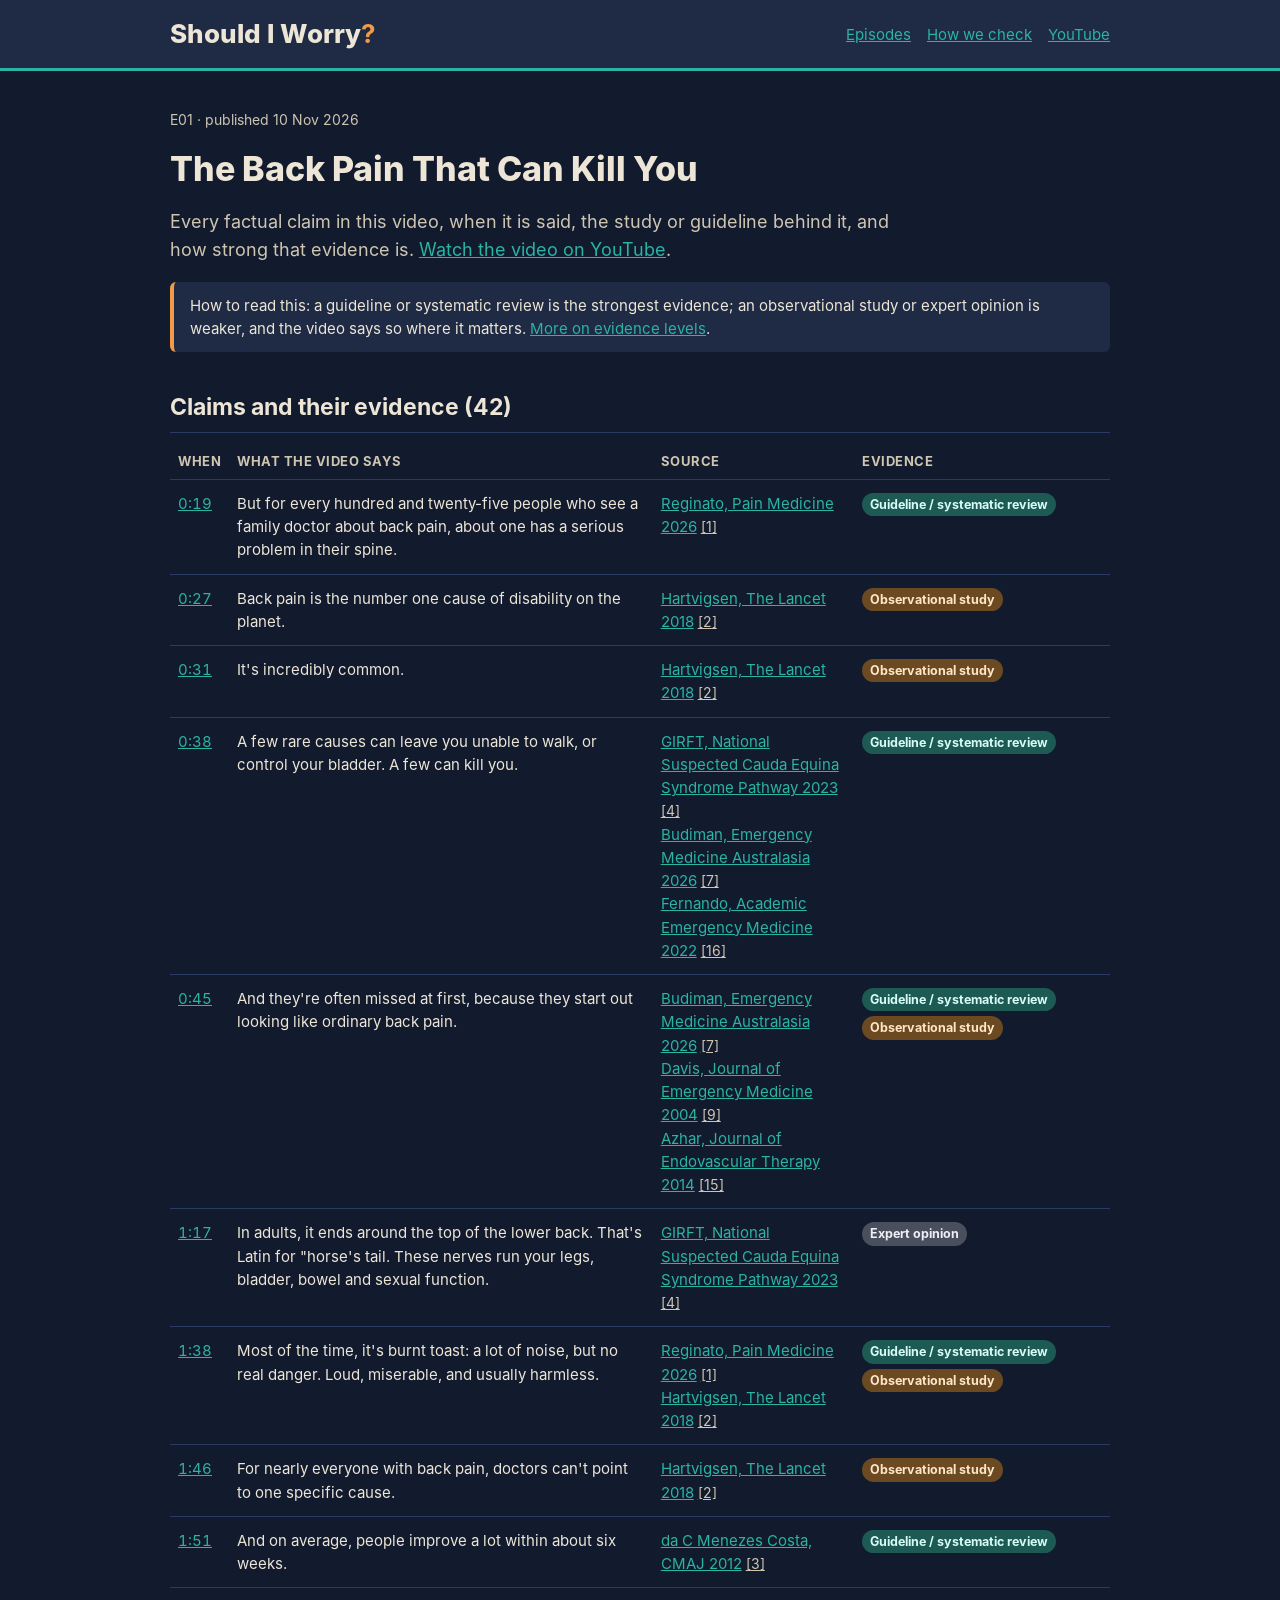
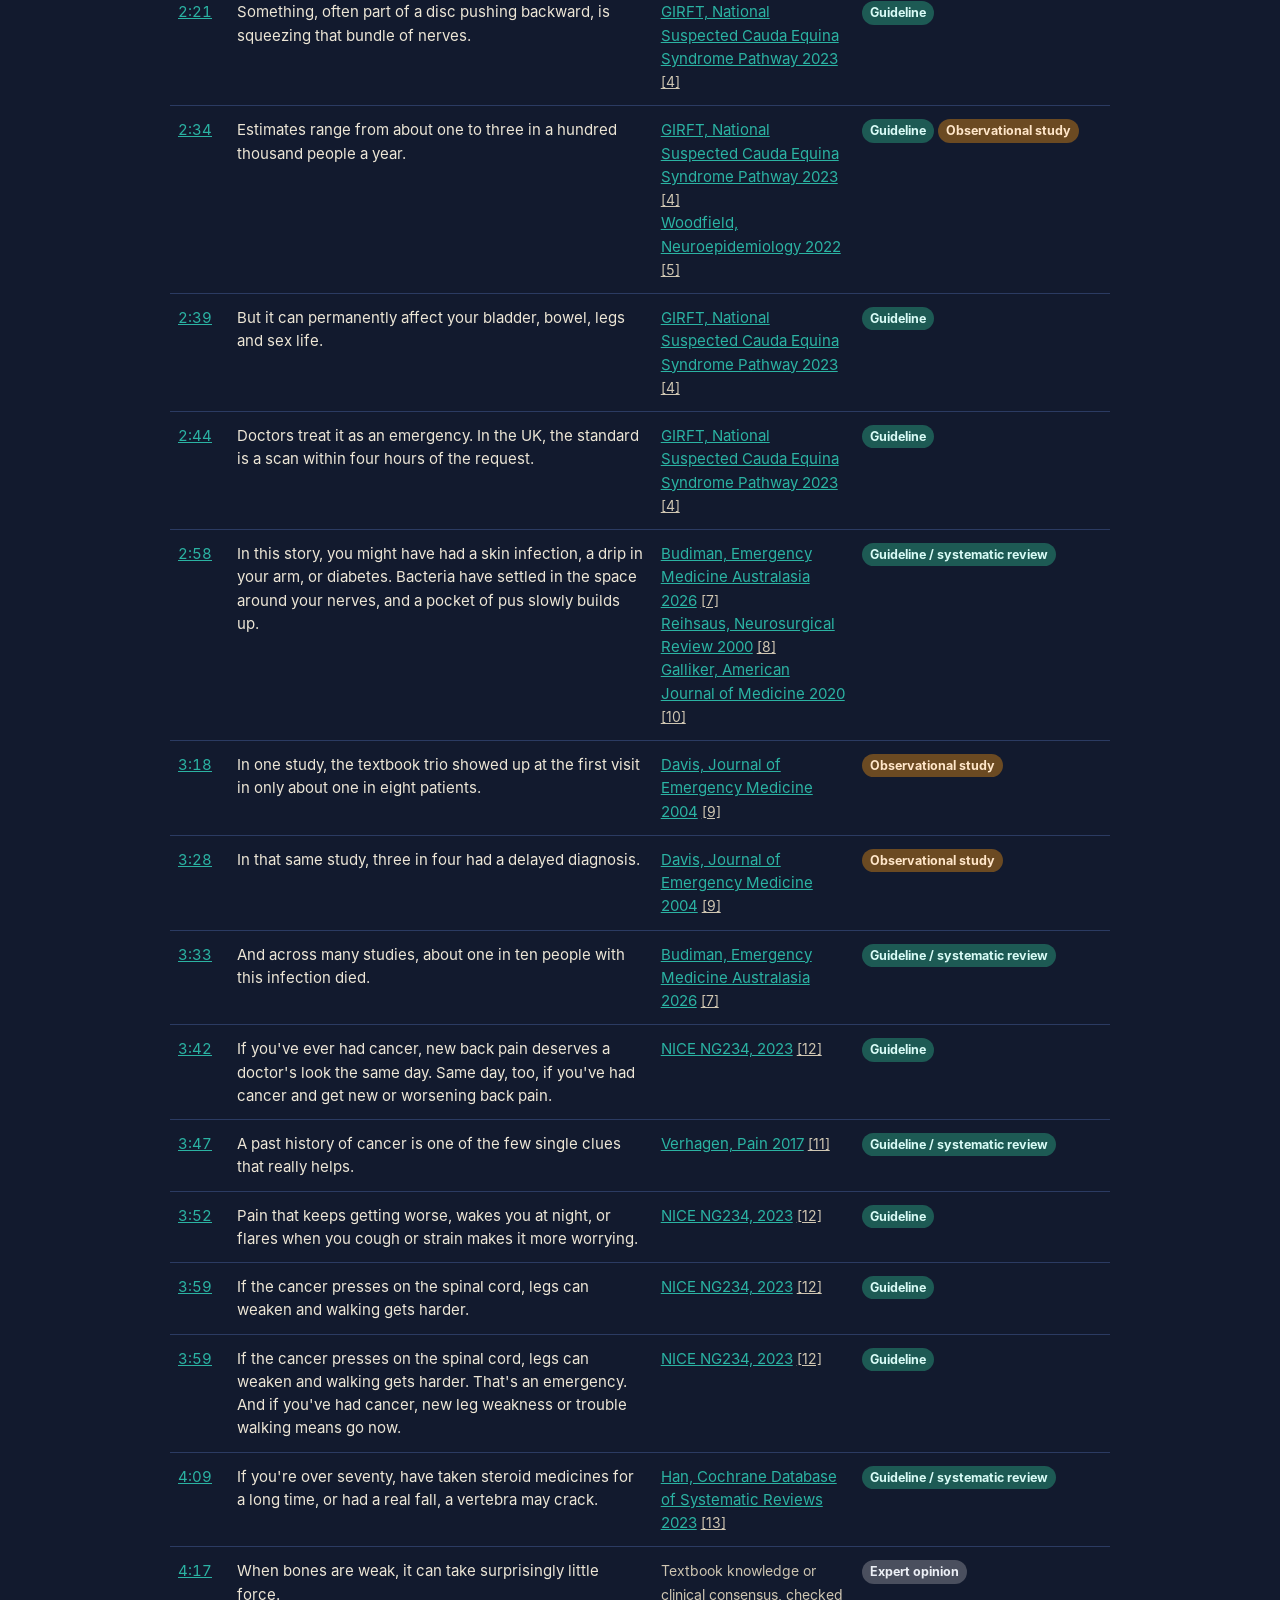
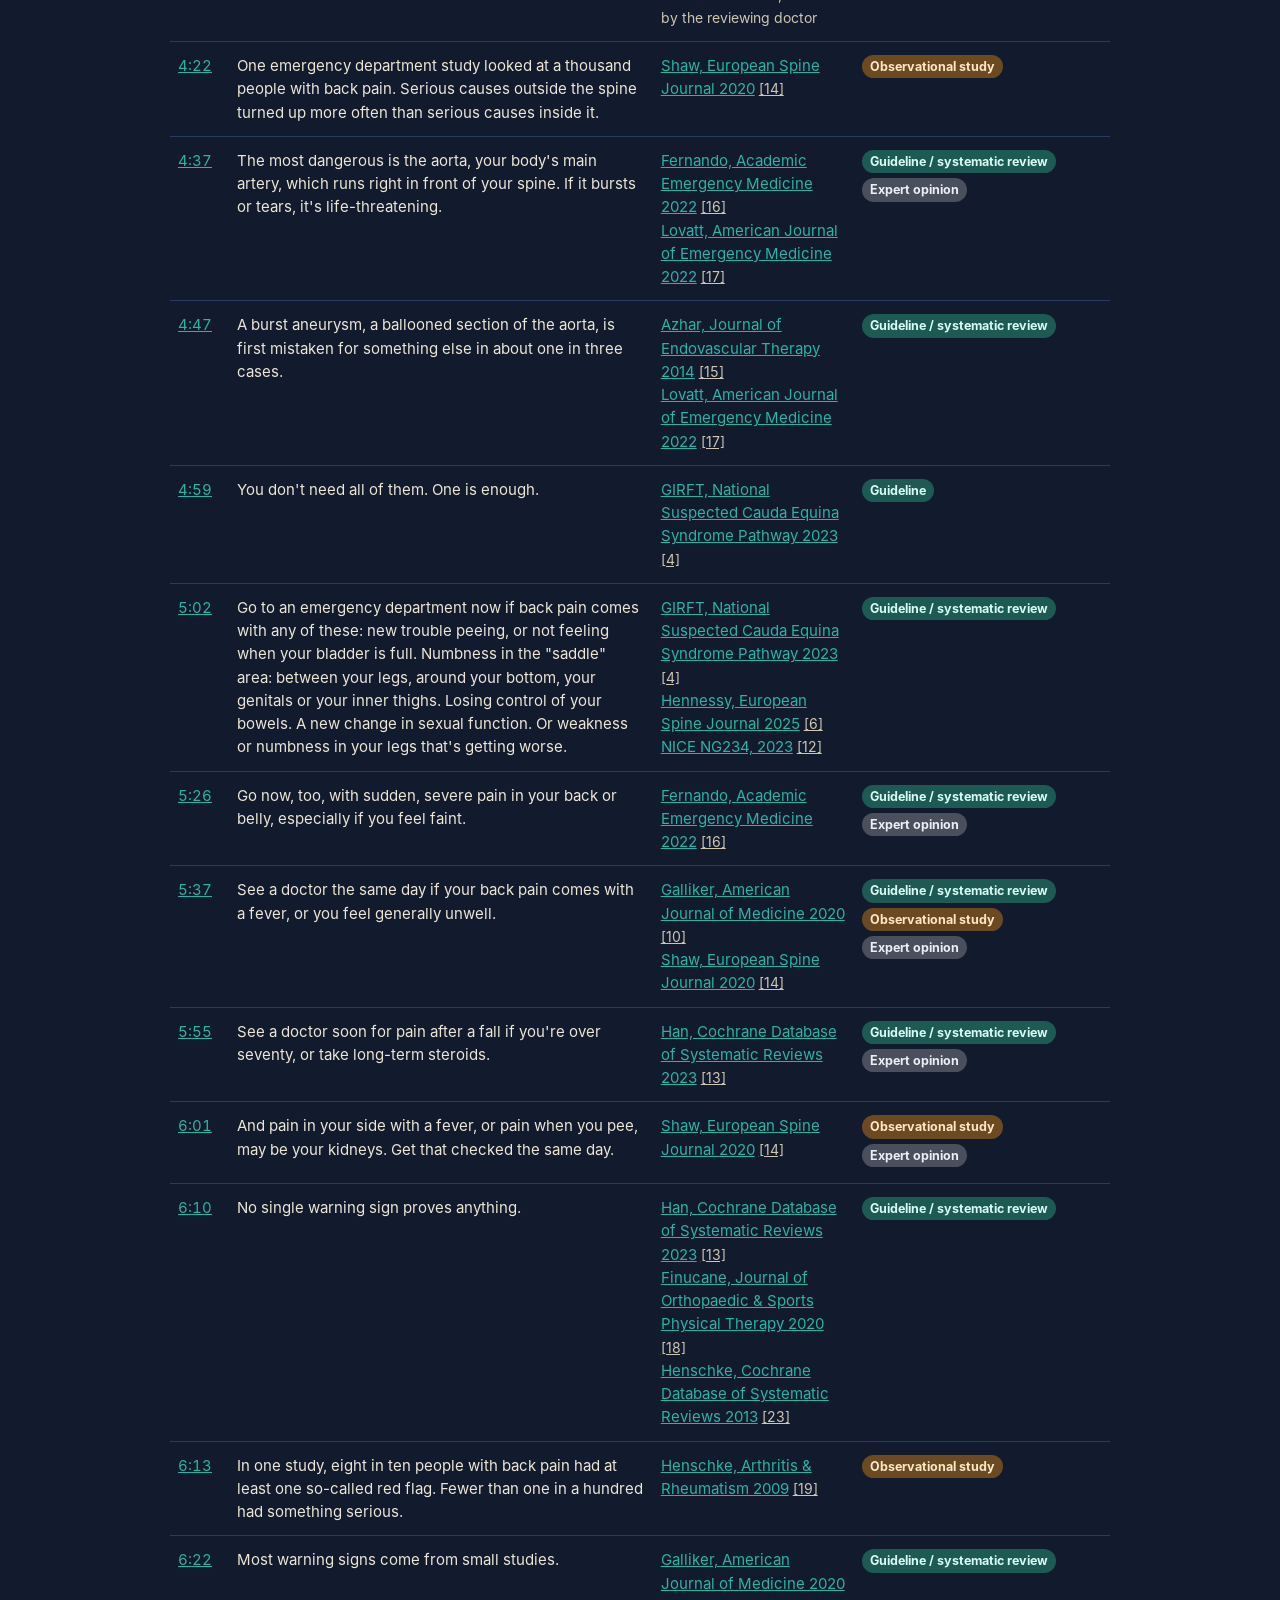
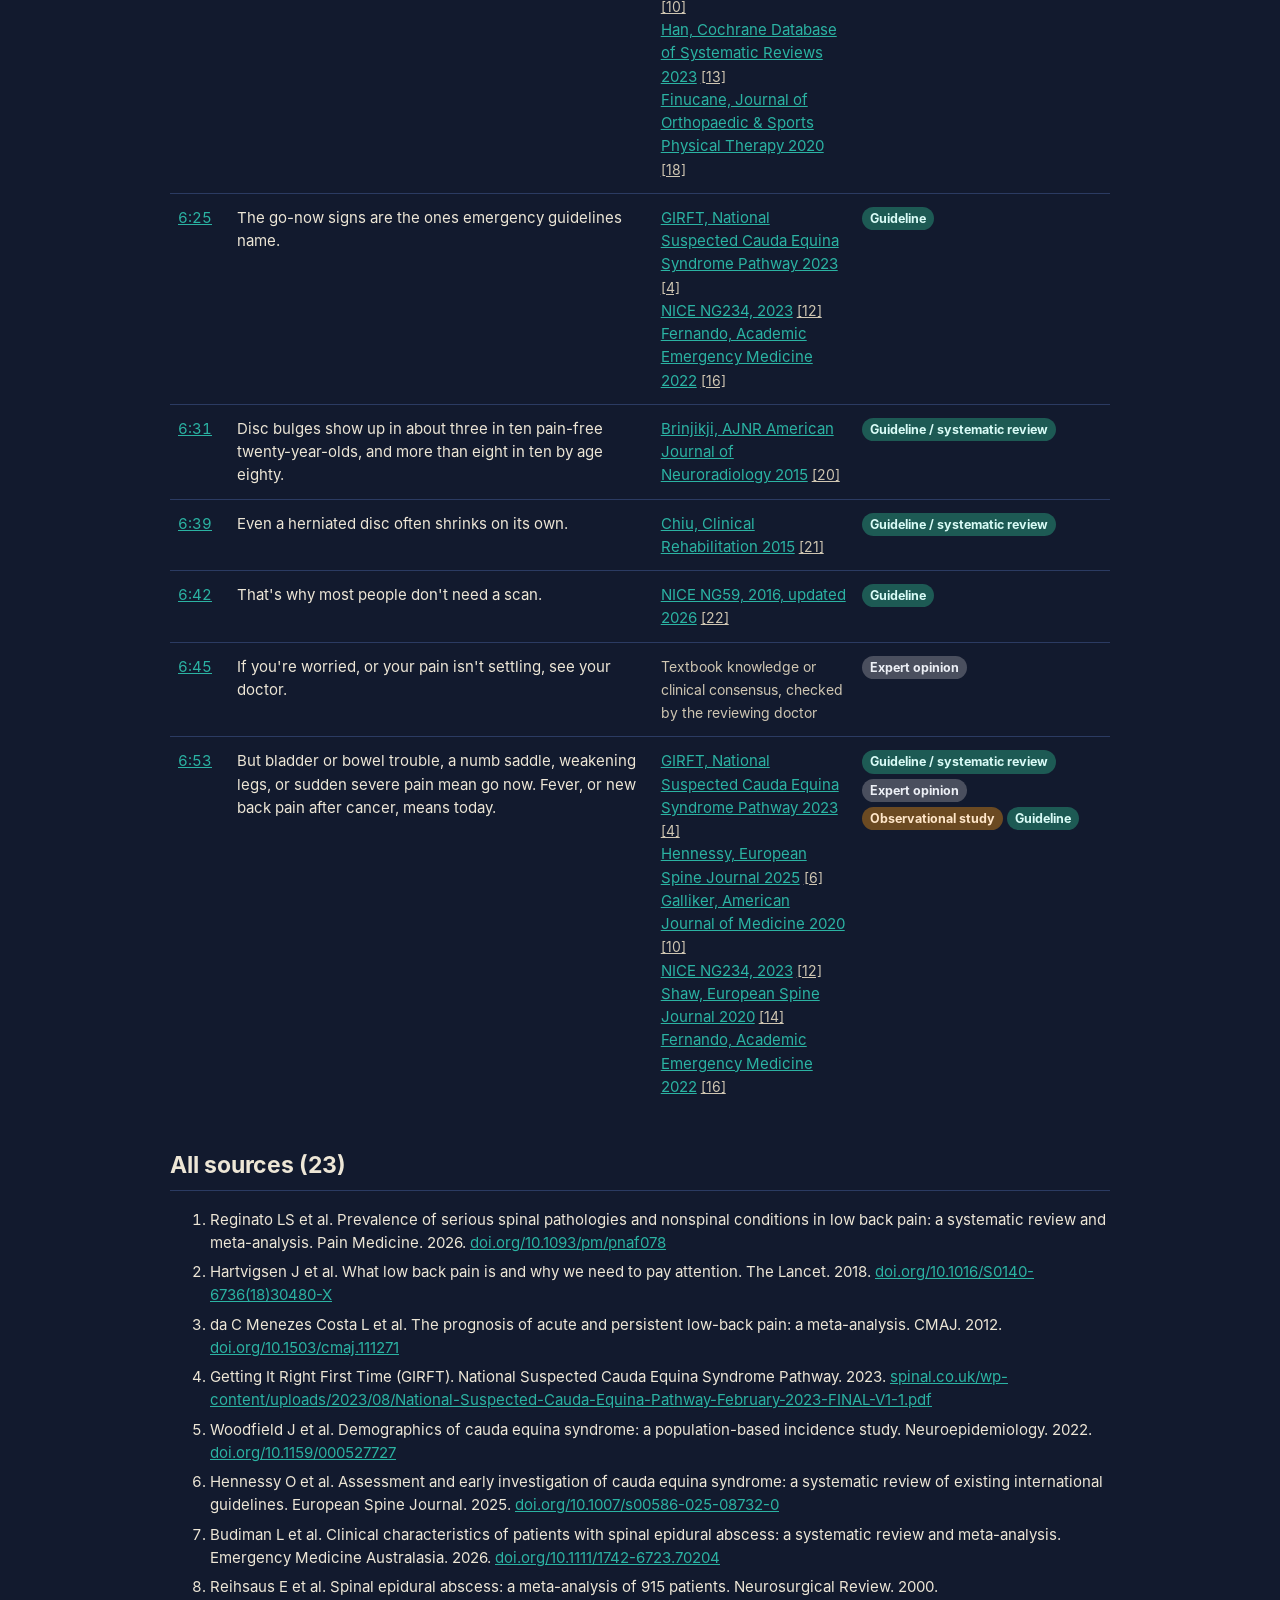
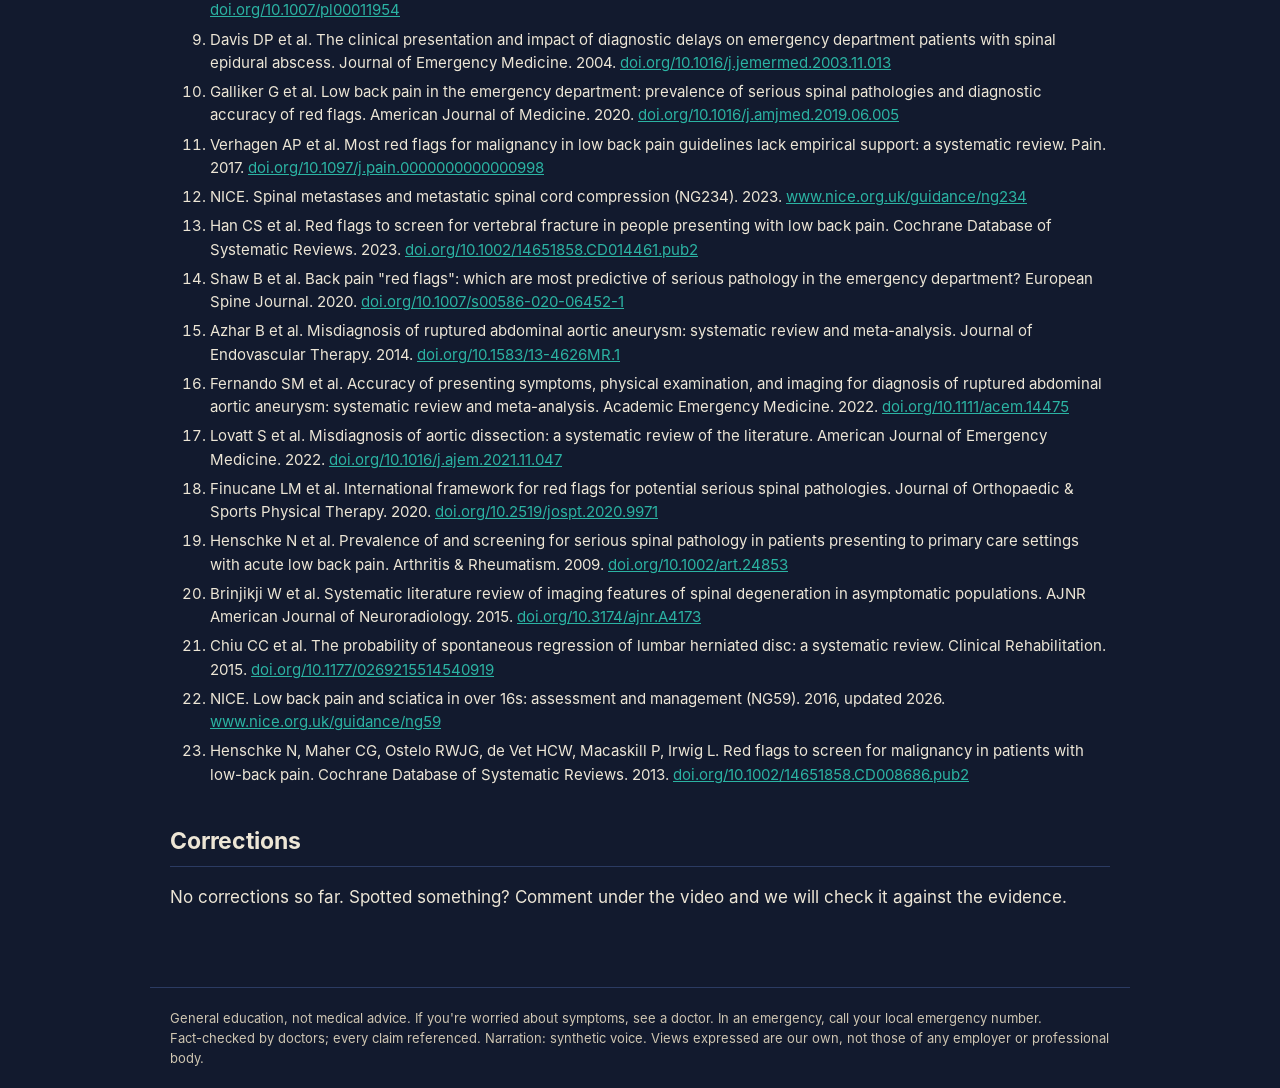
==== e01/index.html @ 64d04931 "E01 sources page (video ZwFc8egID_M, published 10 Nov 2026) Co-Authored-By: Claude Opus 5.5 <noreply" ====
<!doctype html><html lang="en"><head><meta charset="utf-8"><meta name="viewport" content="width=device-width,initial-scale=1">
<title>The Back Pain That Can Kill You — sources | Should I Worry?</title><meta name="description" content="Every claim in &quot;The Back Pain That Can Kill You&quot; with its source and evidence level."><link rel="stylesheet" href="../style.css"><link rel="icon" href="../favicon.png"></head><body>
<header class="top"><div><a class="wm" href="../">Should I Worry<b>?</b></a><nav><a href="../">Episodes</a><a href="../#evidence">How we check</a><a href="https://www.youtube.com/@ShouldIWorry">YouTube</a></nav></div></header>
<main><p class="muted">E01 · published 10 Nov 2026</p><h1>The Back Pain That Can Kill You</h1>
<p class="lead">Every factual claim in this video, when it is said, the study or guideline behind it, and how strong that evidence is. <a href="https://www.youtube.com/watch?v=ZwFc8egID_M">Watch the video on YouTube</a>.</p>
<div class="note">How to read this: a guideline or systematic review is the strongest evidence; an observational study or expert opinion is weaker, and the video says so where it matters. <a href="../#evidence">More on evidence levels</a>.</div>
<h2>Claims and their evidence (42)</h2><table><thead><tr><th scope="col">When</th><th scope="col">What the video says</th><th scope="col">Source</th><th scope="col">Evidence</th></tr></thead><tbody><tr><td class="t"><a href="https://www.youtube.com/watch?v=ZwFc8egID_M&t=19s">0:19</a></td><td class="c">But for every hundred and twenty-five people who see a family doctor about back pain, about one has a serious problem in their spine.</td><td class="s"><a href="https://doi.org/10.1093/pm/pnaf078">Reginato, Pain Medicine 2026</a> <a class="muted" href="#s1">[1]</a></td><td class="e"><span class="lv lv-top">Guideline / systematic review</span></td></tr><tr><td class="t"><a href="https://www.youtube.com/watch?v=ZwFc8egID_M&t=27s">0:27</a></td><td class="c">Back pain is the number one cause of disability on the planet.</td><td class="s"><a href="https://doi.org/10.1016/S0140-6736(18)30480-X">Hartvigsen, The Lancet 2018</a> <a class="muted" href="#s2">[2]</a></td><td class="e"><span class="lv lv-obs">Observational study</span></td></tr><tr><td class="t"><a href="https://www.youtube.com/watch?v=ZwFc8egID_M&t=31s">0:31</a></td><td class="c">It&#x27;s incredibly common.</td><td class="s"><a href="https://doi.org/10.1016/S0140-6736(18)30480-X">Hartvigsen, The Lancet 2018</a> <a class="muted" href="#s2">[2]</a></td><td class="e"><span class="lv lv-obs">Observational study</span></td></tr><tr><td class="t"><a href="https://www.youtube.com/watch?v=ZwFc8egID_M&t=38s">0:38</a></td><td class="c">A few rare causes can leave you unable to walk, or control your bladder. A few can kill you.</td><td class="s"><a href="https://spinal.co.uk/wp-content/uploads/2023/08/National-Suspected-Cauda-Equina-Pathway-February-2023-FINAL-V1-1.pdf">GIRFT, National Suspected Cauda Equina Syndrome Pathway 2023</a> <a class="muted" href="#s4">[4]</a><br><a href="https://doi.org/10.1111/1742-6723.70204">Budiman, Emergency Medicine Australasia 2026</a> <a class="muted" href="#s7">[7]</a><br><a href="https://doi.org/10.1111/acem.14475">Fernando, Academic Emergency Medicine 2022</a> <a class="muted" href="#s16">[16]</a></td><td class="e"><span class="lv lv-top">Guideline / systematic review</span></td></tr><tr><td class="t"><a href="https://www.youtube.com/watch?v=ZwFc8egID_M&t=45s">0:45</a></td><td class="c">And they&#x27;re often missed at first, because they start out looking like ordinary back pain.</td><td class="s"><a href="https://doi.org/10.1111/1742-6723.70204">Budiman, Emergency Medicine Australasia 2026</a> <a class="muted" href="#s7">[7]</a><br><a href="https://doi.org/10.1016/j.jemermed.2003.11.013">Davis, Journal of Emergency Medicine 2004</a> <a class="muted" href="#s9">[9]</a><br><a href="https://doi.org/10.1583/13-4626MR.1">Azhar, Journal of Endovascular Therapy 2014</a> <a class="muted" href="#s15">[15]</a></td><td class="e"><span class="lv lv-top">Guideline / systematic review</span><span class="lv lv-obs">Observational study</span></td></tr><tr><td class="t"><a href="https://www.youtube.com/watch?v=ZwFc8egID_M&t=77s">1:17</a></td><td class="c">In adults, it ends around the top of the lower back. That&#x27;s Latin for &quot;horse&#x27;s tail. These nerves run your legs, bladder, bowel and sexual function.</td><td class="s"><a href="https://spinal.co.uk/wp-content/uploads/2023/08/National-Suspected-Cauda-Equina-Pathway-February-2023-FINAL-V1-1.pdf">GIRFT, National Suspected Cauda Equina Syndrome Pathway 2023</a> <a class="muted" href="#s4">[4]</a></td><td class="e"><span class="lv lv-exp">Expert opinion</span></td></tr><tr><td class="t"><a href="https://www.youtube.com/watch?v=ZwFc8egID_M&t=98s">1:38</a></td><td class="c">Most of the time, it&#x27;s burnt toast: a lot of noise, but no real danger. Loud, miserable, and usually harmless.</td><td class="s"><a href="https://doi.org/10.1093/pm/pnaf078">Reginato, Pain Medicine 2026</a> <a class="muted" href="#s1">[1]</a><br><a href="https://doi.org/10.1016/S0140-6736(18)30480-X">Hartvigsen, The Lancet 2018</a> <a class="muted" href="#s2">[2]</a></td><td class="e"><span class="lv lv-top">Guideline / systematic review</span><span class="lv lv-obs">Observational study</span></td></tr><tr><td class="t"><a href="https://www.youtube.com/watch?v=ZwFc8egID_M&t=106s">1:46</a></td><td class="c">For nearly everyone with back pain, doctors can&#x27;t point to one specific cause.</td><td class="s"><a href="https://doi.org/10.1016/S0140-6736(18)30480-X">Hartvigsen, The Lancet 2018</a> <a class="muted" href="#s2">[2]</a></td><td class="e"><span class="lv lv-obs">Observational study</span></td></tr><tr><td class="t"><a href="https://www.youtube.com/watch?v=ZwFc8egID_M&t=111s">1:51</a></td><td class="c">And on average, people improve a lot within about six weeks.</td><td class="s"><a href="https://doi.org/10.1503/cmaj.111271">da C Menezes Costa, CMAJ 2012</a> <a class="muted" href="#s3">[3]</a></td><td class="e"><span class="lv lv-top">Guideline / systematic review</span></td></tr><tr><td class="t"><a href="https://www.youtube.com/watch?v=ZwFc8egID_M&t=141s">2:21</a></td><td class="c">Something, often part of a disc pushing backward, is squeezing that bundle of nerves.</td><td class="s"><a href="https://spinal.co.uk/wp-content/uploads/2023/08/National-Suspected-Cauda-Equina-Pathway-February-2023-FINAL-V1-1.pdf">GIRFT, National Suspected Cauda Equina Syndrome Pathway 2023</a> <a class="muted" href="#s4">[4]</a></td><td class="e"><span class="lv lv-top">Guideline</span></td></tr><tr><td class="t"><a href="https://www.youtube.com/watch?v=ZwFc8egID_M&t=154s">2:34</a></td><td class="c">Estimates range from about one to three in a hundred thousand people a year.</td><td class="s"><a href="https://spinal.co.uk/wp-content/uploads/2023/08/National-Suspected-Cauda-Equina-Pathway-February-2023-FINAL-V1-1.pdf">GIRFT, National Suspected Cauda Equina Syndrome Pathway 2023</a> <a class="muted" href="#s4">[4]</a><br><a href="https://doi.org/10.1159/000527727">Woodfield, Neuroepidemiology 2022</a> <a class="muted" href="#s5">[5]</a></td><td class="e"><span class="lv lv-top">Guideline</span><span class="lv lv-obs">Observational study</span></td></tr><tr><td class="t"><a href="https://www.youtube.com/watch?v=ZwFc8egID_M&t=159s">2:39</a></td><td class="c">But it can permanently affect your bladder, bowel, legs and sex life.</td><td class="s"><a href="https://spinal.co.uk/wp-content/uploads/2023/08/National-Suspected-Cauda-Equina-Pathway-February-2023-FINAL-V1-1.pdf">GIRFT, National Suspected Cauda Equina Syndrome Pathway 2023</a> <a class="muted" href="#s4">[4]</a></td><td class="e"><span class="lv lv-top">Guideline</span></td></tr><tr><td class="t"><a href="https://www.youtube.com/watch?v=ZwFc8egID_M&t=164s">2:44</a></td><td class="c">Doctors treat it as an emergency. In the UK, the standard is a scan within four hours of the request.</td><td class="s"><a href="https://spinal.co.uk/wp-content/uploads/2023/08/National-Suspected-Cauda-Equina-Pathway-February-2023-FINAL-V1-1.pdf">GIRFT, National Suspected Cauda Equina Syndrome Pathway 2023</a> <a class="muted" href="#s4">[4]</a></td><td class="e"><span class="lv lv-top">Guideline</span></td></tr><tr><td class="t"><a href="https://www.youtube.com/watch?v=ZwFc8egID_M&t=178s">2:58</a></td><td class="c">In this story, you might have had a skin infection, a drip in your arm, or diabetes. Bacteria have settled in the space around your nerves, and a pocket of pus slowly builds up.</td><td class="s"><a href="https://doi.org/10.1111/1742-6723.70204">Budiman, Emergency Medicine Australasia 2026</a> <a class="muted" href="#s7">[7]</a><br><a href="https://doi.org/10.1007/pl00011954">Reihsaus, Neurosurgical Review 2000</a> <a class="muted" href="#s8">[8]</a><br><a href="https://doi.org/10.1016/j.amjmed.2019.06.005">Galliker, American Journal of Medicine 2020</a> <a class="muted" href="#s10">[10]</a></td><td class="e"><span class="lv lv-top">Guideline / systematic review</span></td></tr><tr><td class="t"><a href="https://www.youtube.com/watch?v=ZwFc8egID_M&t=198s">3:18</a></td><td class="c">In one study, the textbook trio showed up at the first visit in only about one in eight patients.</td><td class="s"><a href="https://doi.org/10.1016/j.jemermed.2003.11.013">Davis, Journal of Emergency Medicine 2004</a> <a class="muted" href="#s9">[9]</a></td><td class="e"><span class="lv lv-obs">Observational study</span></td></tr><tr><td class="t"><a href="https://www.youtube.com/watch?v=ZwFc8egID_M&t=208s">3:28</a></td><td class="c">In that same study, three in four had a delayed diagnosis.</td><td class="s"><a href="https://doi.org/10.1016/j.jemermed.2003.11.013">Davis, Journal of Emergency Medicine 2004</a> <a class="muted" href="#s9">[9]</a></td><td class="e"><span class="lv lv-obs">Observational study</span></td></tr><tr><td class="t"><a href="https://www.youtube.com/watch?v=ZwFc8egID_M&t=213s">3:33</a></td><td class="c">And across many studies, about one in ten people with this infection died.</td><td class="s"><a href="https://doi.org/10.1111/1742-6723.70204">Budiman, Emergency Medicine Australasia 2026</a> <a class="muted" href="#s7">[7]</a></td><td class="e"><span class="lv lv-top">Guideline / systematic review</span></td></tr><tr><td class="t"><a href="https://www.youtube.com/watch?v=ZwFc8egID_M&t=222s">3:42</a></td><td class="c">If you&#x27;ve ever had cancer, new back pain deserves a doctor&#x27;s look the same day. Same day, too, if you&#x27;ve had cancer and get new or worsening back pain.</td><td class="s"><a href="https://www.nice.org.uk/guidance/ng234">NICE NG234, 2023</a> <a class="muted" href="#s12">[12]</a></td><td class="e"><span class="lv lv-top">Guideline</span></td></tr><tr><td class="t"><a href="https://www.youtube.com/watch?v=ZwFc8egID_M&t=227s">3:47</a></td><td class="c">A past history of cancer is one of the few single clues that really helps.</td><td class="s"><a href="https://doi.org/10.1097/j.pain.0000000000000998">Verhagen, Pain 2017</a> <a class="muted" href="#s11">[11]</a></td><td class="e"><span class="lv lv-top">Guideline / systematic review</span></td></tr><tr><td class="t"><a href="https://www.youtube.com/watch?v=ZwFc8egID_M&t=232s">3:52</a></td><td class="c">Pain that keeps getting worse, wakes you at night, or flares when you cough or strain makes it more worrying.</td><td class="s"><a href="https://www.nice.org.uk/guidance/ng234">NICE NG234, 2023</a> <a class="muted" href="#s12">[12]</a></td><td class="e"><span class="lv lv-top">Guideline</span></td></tr><tr><td class="t"><a href="https://www.youtube.com/watch?v=ZwFc8egID_M&t=239s">3:59</a></td><td class="c">If the cancer presses on the spinal cord, legs can weaken and walking gets harder.</td><td class="s"><a href="https://www.nice.org.uk/guidance/ng234">NICE NG234, 2023</a> <a class="muted" href="#s12">[12]</a></td><td class="e"><span class="lv lv-top">Guideline</span></td></tr><tr><td class="t"><a href="https://www.youtube.com/watch?v=ZwFc8egID_M&t=239s">3:59</a></td><td class="c">If the cancer presses on the spinal cord, legs can weaken and walking gets harder. That&#x27;s an emergency. And if you&#x27;ve had cancer, new leg weakness or trouble walking means go now.</td><td class="s"><a href="https://www.nice.org.uk/guidance/ng234">NICE NG234, 2023</a> <a class="muted" href="#s12">[12]</a></td><td class="e"><span class="lv lv-top">Guideline</span></td></tr><tr><td class="t"><a href="https://www.youtube.com/watch?v=ZwFc8egID_M&t=249s">4:09</a></td><td class="c">If you&#x27;re over seventy, have taken steroid medicines for a long time, or had a real fall, a vertebra may crack.</td><td class="s"><a href="https://doi.org/10.1002/14651858.CD014461.pub2">Han, Cochrane Database of Systematic Reviews 2023</a> <a class="muted" href="#s13">[13]</a></td><td class="e"><span class="lv lv-top">Guideline / systematic review</span></td></tr><tr><td class="t"><a href="https://www.youtube.com/watch?v=ZwFc8egID_M&t=257s">4:17</a></td><td class="c">When bones are weak, it can take surprisingly little force.</td><td class="s"><span class="muted">Textbook knowledge or clinical consensus, checked by the reviewing doctor</span></td><td class="e"><span class="lv lv-exp">Expert opinion</span></td></tr><tr><td class="t"><a href="https://www.youtube.com/watch?v=ZwFc8egID_M&t=262s">4:22</a></td><td class="c">One emergency department study looked at a thousand people with back pain. Serious causes outside the spine turned up more often than serious causes inside it.</td><td class="s"><a href="https://doi.org/10.1007/s00586-020-06452-1">Shaw, European Spine Journal 2020</a> <a class="muted" href="#s14">[14]</a></td><td class="e"><span class="lv lv-obs">Observational study</span></td></tr><tr><td class="t"><a href="https://www.youtube.com/watch?v=ZwFc8egID_M&t=277s">4:37</a></td><td class="c">The most dangerous is the aorta, your body&#x27;s main artery, which runs right in front of your spine. If it bursts or tears, it&#x27;s life-threatening.</td><td class="s"><a href="https://doi.org/10.1111/acem.14475">Fernando, Academic Emergency Medicine 2022</a> <a class="muted" href="#s16">[16]</a><br><a href="https://doi.org/10.1016/j.ajem.2021.11.047">Lovatt, American Journal of Emergency Medicine 2022</a> <a class="muted" href="#s17">[17]</a></td><td class="e"><span class="lv lv-top">Guideline / systematic review</span><span class="lv lv-exp">Expert opinion</span></td></tr><tr><td class="t"><a href="https://www.youtube.com/watch?v=ZwFc8egID_M&t=287s">4:47</a></td><td class="c">A burst aneurysm, a ballooned section of the aorta, is first mistaken for something else in about one in three cases.</td><td class="s"><a href="https://doi.org/10.1583/13-4626MR.1">Azhar, Journal of Endovascular Therapy 2014</a> <a class="muted" href="#s15">[15]</a><br><a href="https://doi.org/10.1016/j.ajem.2021.11.047">Lovatt, American Journal of Emergency Medicine 2022</a> <a class="muted" href="#s17">[17]</a></td><td class="e"><span class="lv lv-top">Guideline / systematic review</span></td></tr><tr><td class="t"><a href="https://www.youtube.com/watch?v=ZwFc8egID_M&t=299s">4:59</a></td><td class="c">You don&#x27;t need all of them. One is enough.</td><td class="s"><a href="https://spinal.co.uk/wp-content/uploads/2023/08/National-Suspected-Cauda-Equina-Pathway-February-2023-FINAL-V1-1.pdf">GIRFT, National Suspected Cauda Equina Syndrome Pathway 2023</a> <a class="muted" href="#s4">[4]</a></td><td class="e"><span class="lv lv-top">Guideline</span></td></tr><tr><td class="t"><a href="https://www.youtube.com/watch?v=ZwFc8egID_M&t=302s">5:02</a></td><td class="c">Go to an emergency department now if back pain comes with any of these: new trouble peeing, or not feeling when your bladder is full. Numbness in the &quot;saddle&quot; area: between your legs, around your bottom, your genitals or your inner thighs. Losing control of your bowels. A new change in sexual function. Or weakness or numbness in your legs that&#x27;s getting worse.</td><td class="s"><a href="https://spinal.co.uk/wp-content/uploads/2023/08/National-Suspected-Cauda-Equina-Pathway-February-2023-FINAL-V1-1.pdf">GIRFT, National Suspected Cauda Equina Syndrome Pathway 2023</a> <a class="muted" href="#s4">[4]</a><br><a href="https://doi.org/10.1007/s00586-025-08732-0">Hennessy, European Spine Journal 2025</a> <a class="muted" href="#s6">[6]</a><br><a href="https://www.nice.org.uk/guidance/ng234">NICE NG234, 2023</a> <a class="muted" href="#s12">[12]</a></td><td class="e"><span class="lv lv-top">Guideline / systematic review</span></td></tr><tr><td class="t"><a href="https://www.youtube.com/watch?v=ZwFc8egID_M&t=326s">5:26</a></td><td class="c">Go now, too, with sudden, severe pain in your back or belly, especially if you feel faint.</td><td class="s"><a href="https://doi.org/10.1111/acem.14475">Fernando, Academic Emergency Medicine 2022</a> <a class="muted" href="#s16">[16]</a></td><td class="e"><span class="lv lv-top">Guideline / systematic review</span><span class="lv lv-exp">Expert opinion</span></td></tr><tr><td class="t"><a href="https://www.youtube.com/watch?v=ZwFc8egID_M&t=337s">5:37</a></td><td class="c">See a doctor the same day if your back pain comes with a fever, or you feel generally unwell.</td><td class="s"><a href="https://doi.org/10.1016/j.amjmed.2019.06.005">Galliker, American Journal of Medicine 2020</a> <a class="muted" href="#s10">[10]</a><br><a href="https://doi.org/10.1007/s00586-020-06452-1">Shaw, European Spine Journal 2020</a> <a class="muted" href="#s14">[14]</a></td><td class="e"><span class="lv lv-top">Guideline / systematic review</span><span class="lv lv-obs">Observational study</span><span class="lv lv-exp">Expert opinion</span></td></tr><tr><td class="t"><a href="https://www.youtube.com/watch?v=ZwFc8egID_M&t=355s">5:55</a></td><td class="c">See a doctor soon for pain after a fall if you&#x27;re over seventy, or take long-term steroids.</td><td class="s"><a href="https://doi.org/10.1002/14651858.CD014461.pub2">Han, Cochrane Database of Systematic Reviews 2023</a> <a class="muted" href="#s13">[13]</a></td><td class="e"><span class="lv lv-top">Guideline / systematic review</span><span class="lv lv-exp">Expert opinion</span></td></tr><tr><td class="t"><a href="https://www.youtube.com/watch?v=ZwFc8egID_M&t=361s">6:01</a></td><td class="c">And pain in your side with a fever, or pain when you pee, may be your kidneys. Get that checked the same day.</td><td class="s"><a href="https://doi.org/10.1007/s00586-020-06452-1">Shaw, European Spine Journal 2020</a> <a class="muted" href="#s14">[14]</a></td><td class="e"><span class="lv lv-obs">Observational study</span><span class="lv lv-exp">Expert opinion</span></td></tr><tr><td class="t"><a href="https://www.youtube.com/watch?v=ZwFc8egID_M&t=370s">6:10</a></td><td class="c">No single warning sign proves anything.</td><td class="s"><a href="https://doi.org/10.1002/14651858.CD014461.pub2">Han, Cochrane Database of Systematic Reviews 2023</a> <a class="muted" href="#s13">[13]</a><br><a href="https://doi.org/10.2519/jospt.2020.9971">Finucane, Journal of Orthopaedic &amp; Sports Physical Therapy 2020</a> <a class="muted" href="#s18">[18]</a><br><a href="https://doi.org/10.1002/14651858.CD008686.pub2">Henschke, Cochrane Database of Systematic Reviews 2013</a> <a class="muted" href="#s23">[23]</a></td><td class="e"><span class="lv lv-top">Guideline / systematic review</span></td></tr><tr><td class="t"><a href="https://www.youtube.com/watch?v=ZwFc8egID_M&t=373s">6:13</a></td><td class="c">In one study, eight in ten people with back pain had at least one so-called red flag. Fewer than one in a hundred had something serious.</td><td class="s"><a href="https://doi.org/10.1002/art.24853">Henschke, Arthritis &amp; Rheumatism 2009</a> <a class="muted" href="#s19">[19]</a></td><td class="e"><span class="lv lv-obs">Observational study</span></td></tr><tr><td class="t"><a href="https://www.youtube.com/watch?v=ZwFc8egID_M&t=382s">6:22</a></td><td class="c">Most warning signs come from small studies.</td><td class="s"><a href="https://doi.org/10.1016/j.amjmed.2019.06.005">Galliker, American Journal of Medicine 2020</a> <a class="muted" href="#s10">[10]</a><br><a href="https://doi.org/10.1002/14651858.CD014461.pub2">Han, Cochrane Database of Systematic Reviews 2023</a> <a class="muted" href="#s13">[13]</a><br><a href="https://doi.org/10.2519/jospt.2020.9971">Finucane, Journal of Orthopaedic &amp; Sports Physical Therapy 2020</a> <a class="muted" href="#s18">[18]</a></td><td class="e"><span class="lv lv-top">Guideline / systematic review</span></td></tr><tr><td class="t"><a href="https://www.youtube.com/watch?v=ZwFc8egID_M&t=385s">6:25</a></td><td class="c">The go-now signs are the ones emergency guidelines name.</td><td class="s"><a href="https://spinal.co.uk/wp-content/uploads/2023/08/National-Suspected-Cauda-Equina-Pathway-February-2023-FINAL-V1-1.pdf">GIRFT, National Suspected Cauda Equina Syndrome Pathway 2023</a> <a class="muted" href="#s4">[4]</a><br><a href="https://www.nice.org.uk/guidance/ng234">NICE NG234, 2023</a> <a class="muted" href="#s12">[12]</a><br><a href="https://doi.org/10.1111/acem.14475">Fernando, Academic Emergency Medicine 2022</a> <a class="muted" href="#s16">[16]</a></td><td class="e"><span class="lv lv-top">Guideline</span></td></tr><tr><td class="t"><a href="https://www.youtube.com/watch?v=ZwFc8egID_M&t=391s">6:31</a></td><td class="c">Disc bulges show up in about three in ten pain-free twenty-year-olds, and more than eight in ten by age eighty.</td><td class="s"><a href="https://doi.org/10.3174/ajnr.A4173">Brinjikji, AJNR American Journal of Neuroradiology 2015</a> <a class="muted" href="#s20">[20]</a></td><td class="e"><span class="lv lv-top">Guideline / systematic review</span></td></tr><tr><td class="t"><a href="https://www.youtube.com/watch?v=ZwFc8egID_M&t=399s">6:39</a></td><td class="c">Even a herniated disc often shrinks on its own.</td><td class="s"><a href="https://doi.org/10.1177/0269215514540919">Chiu, Clinical Rehabilitation 2015</a> <a class="muted" href="#s21">[21]</a></td><td class="e"><span class="lv lv-top">Guideline / systematic review</span></td></tr><tr><td class="t"><a href="https://www.youtube.com/watch?v=ZwFc8egID_M&t=402s">6:42</a></td><td class="c">That&#x27;s why most people don&#x27;t need a scan.</td><td class="s"><a href="https://www.nice.org.uk/guidance/ng59">NICE NG59, 2016, updated 2026</a> <a class="muted" href="#s22">[22]</a></td><td class="e"><span class="lv lv-top">Guideline</span></td></tr><tr><td class="t"><a href="https://www.youtube.com/watch?v=ZwFc8egID_M&t=405s">6:45</a></td><td class="c">If you&#x27;re worried, or your pain isn&#x27;t settling, see your doctor.</td><td class="s"><span class="muted">Textbook knowledge or clinical consensus, checked by the reviewing doctor</span></td><td class="e"><span class="lv lv-exp">Expert opinion</span></td></tr><tr><td class="t"><a href="https://www.youtube.com/watch?v=ZwFc8egID_M&t=413s">6:53</a></td><td class="c">But bladder or bowel trouble, a numb saddle, weakening legs, or sudden severe pain mean go now. Fever, or new back pain after cancer, means today.</td><td class="s"><a href="https://spinal.co.uk/wp-content/uploads/2023/08/National-Suspected-Cauda-Equina-Pathway-February-2023-FINAL-V1-1.pdf">GIRFT, National Suspected Cauda Equina Syndrome Pathway 2023</a> <a class="muted" href="#s4">[4]</a><br><a href="https://doi.org/10.1007/s00586-025-08732-0">Hennessy, European Spine Journal 2025</a> <a class="muted" href="#s6">[6]</a><br><a href="https://doi.org/10.1016/j.amjmed.2019.06.005">Galliker, American Journal of Medicine 2020</a> <a class="muted" href="#s10">[10]</a><br><a href="https://www.nice.org.uk/guidance/ng234">NICE NG234, 2023</a> <a class="muted" href="#s12">[12]</a><br><a href="https://doi.org/10.1007/s00586-020-06452-1">Shaw, European Spine Journal 2020</a> <a class="muted" href="#s14">[14]</a><br><a href="https://doi.org/10.1111/acem.14475">Fernando, Academic Emergency Medicine 2022</a> <a class="muted" href="#s16">[16]</a></td><td class="e"><span class="lv lv-top">Guideline / systematic review</span><span class="lv lv-exp">Expert opinion</span><span class="lv lv-obs">Observational study</span><span class="lv lv-top">Guideline</span></td></tr></tbody></table>
<h2>All sources (23)</h2><ol class="refs"><li id="s1">Reginato LS et al. Prevalence of serious spinal pathologies and nonspinal conditions in low back pain: a systematic review and meta-analysis. Pain Medicine. 2026. <a href="https://doi.org/10.1093/pm/pnaf078">doi.org/10.1093/pm/pnaf078</a></li><li id="s2">Hartvigsen J et al. What low back pain is and why we need to pay attention. The Lancet. 2018. <a href="https://doi.org/10.1016/S0140-6736(18)30480-X">doi.org/10.1016/S0140-6736(18)30480-X</a></li><li id="s3">da C Menezes Costa L et al. The prognosis of acute and persistent low-back pain: a meta-analysis. CMAJ. 2012. <a href="https://doi.org/10.1503/cmaj.111271">doi.org/10.1503/cmaj.111271</a></li><li id="s4">Getting It Right First Time (GIRFT). National Suspected Cauda Equina Syndrome Pathway. 2023. <a href="https://spinal.co.uk/wp-content/uploads/2023/08/National-Suspected-Cauda-Equina-Pathway-February-2023-FINAL-V1-1.pdf">spinal.co.uk/wp-content/uploads/2023/08/National-Suspected-Cauda-Equina-Pathway-February-2023-FINAL-V1-1.pdf</a></li><li id="s5">Woodfield J et al. Demographics of cauda equina syndrome: a population-based incidence study. Neuroepidemiology. 2022. <a href="https://doi.org/10.1159/000527727">doi.org/10.1159/000527727</a></li><li id="s6">Hennessy O et al. Assessment and early investigation of cauda equina syndrome: a systematic review of existing international guidelines. European Spine Journal. 2025. <a href="https://doi.org/10.1007/s00586-025-08732-0">doi.org/10.1007/s00586-025-08732-0</a></li><li id="s7">Budiman L et al. Clinical characteristics of patients with spinal epidural abscess: a systematic review and meta-analysis. Emergency Medicine Australasia. 2026. <a href="https://doi.org/10.1111/1742-6723.70204">doi.org/10.1111/1742-6723.70204</a></li><li id="s8">Reihsaus E et al. Spinal epidural abscess: a meta-analysis of 915 patients. Neurosurgical Review. 2000. <a href="https://doi.org/10.1007/pl00011954">doi.org/10.1007/pl00011954</a></li><li id="s9">Davis DP et al. The clinical presentation and impact of diagnostic delays on emergency department patients with spinal epidural abscess. Journal of Emergency Medicine. 2004. <a href="https://doi.org/10.1016/j.jemermed.2003.11.013">doi.org/10.1016/j.jemermed.2003.11.013</a></li><li id="s10">Galliker G et al. Low back pain in the emergency department: prevalence of serious spinal pathologies and diagnostic accuracy of red flags. American Journal of Medicine. 2020. <a href="https://doi.org/10.1016/j.amjmed.2019.06.005">doi.org/10.1016/j.amjmed.2019.06.005</a></li><li id="s11">Verhagen AP et al. Most red flags for malignancy in low back pain guidelines lack empirical support: a systematic review. Pain. 2017. <a href="https://doi.org/10.1097/j.pain.0000000000000998">doi.org/10.1097/j.pain.0000000000000998</a></li><li id="s12">NICE. Spinal metastases and metastatic spinal cord compression (NG234). 2023. <a href="https://www.nice.org.uk/guidance/ng234">www.nice.org.uk/guidance/ng234</a></li><li id="s13">Han CS et al. Red flags to screen for vertebral fracture in people presenting with low back pain. Cochrane Database of Systematic Reviews. 2023. <a href="https://doi.org/10.1002/14651858.CD014461.pub2">doi.org/10.1002/14651858.CD014461.pub2</a></li><li id="s14">Shaw B et al. Back pain &quot;red flags&quot;: which are most predictive of serious pathology in the emergency department? European Spine Journal. 2020. <a href="https://doi.org/10.1007/s00586-020-06452-1">doi.org/10.1007/s00586-020-06452-1</a></li><li id="s15">Azhar B et al. Misdiagnosis of ruptured abdominal aortic aneurysm: systematic review and meta-analysis. Journal of Endovascular Therapy. 2014. <a href="https://doi.org/10.1583/13-4626MR.1">doi.org/10.1583/13-4626MR.1</a></li><li id="s16">Fernando SM et al. Accuracy of presenting symptoms, physical examination, and imaging for diagnosis of ruptured abdominal aortic aneurysm: systematic review and meta-analysis. Academic Emergency Medicine. 2022. <a href="https://doi.org/10.1111/acem.14475">doi.org/10.1111/acem.14475</a></li><li id="s17">Lovatt S et al. Misdiagnosis of aortic dissection: a systematic review of the literature. American Journal of Emergency Medicine. 2022. <a href="https://doi.org/10.1016/j.ajem.2021.11.047">doi.org/10.1016/j.ajem.2021.11.047</a></li><li id="s18">Finucane LM et al. International framework for red flags for potential serious spinal pathologies. Journal of Orthopaedic &amp; Sports Physical Therapy. 2020. <a href="https://doi.org/10.2519/jospt.2020.9971">doi.org/10.2519/jospt.2020.9971</a></li><li id="s19">Henschke N et al. Prevalence of and screening for serious spinal pathology in patients presenting to primary care settings with acute low back pain. Arthritis &amp; Rheumatism. 2009. <a href="https://doi.org/10.1002/art.24853">doi.org/10.1002/art.24853</a></li><li id="s20">Brinjikji W et al. Systematic literature review of imaging features of spinal degeneration in asymptomatic populations. AJNR American Journal of Neuroradiology. 2015. <a href="https://doi.org/10.3174/ajnr.A4173">doi.org/10.3174/ajnr.A4173</a></li><li id="s21">Chiu CC et al. The probability of spontaneous regression of lumbar herniated disc: a systematic review. Clinical Rehabilitation. 2015. <a href="https://doi.org/10.1177/0269215514540919">doi.org/10.1177/0269215514540919</a></li><li id="s22">NICE. Low back pain and sciatica in over 16s: assessment and management (NG59). 2016, updated 2026. <a href="https://www.nice.org.uk/guidance/ng59">www.nice.org.uk/guidance/ng59</a></li><li id="s23">Henschke N, Maher CG, Ostelo RWJG, de Vet HCW, Macaskill P, Irwig L. Red flags to screen for malignancy in patients with low-back pain. Cochrane Database of Systematic Reviews. 2013. <a href="https://doi.org/10.1002/14651858.CD008686.pub2">doi.org/10.1002/14651858.CD008686.pub2</a></li></ol>
<h2 id="corrections">Corrections</h2><p>No corrections so far. Spotted something? Comment under the video and we will check it against the evidence.</p></main>
<footer>General education, not medical advice. If you're worried about symptoms, see a doctor. In an emergency, call your local emergency number.<br>
Fact-checked by doctors; every claim referenced. Narration: synthetic voice. Views expressed are our own, not those of any employer or professional body.</footer></body></html>
---- style.css ----
@font-face{font-family:Inter;font-weight:800;src:url(/fonts/Inter-ExtraBold.otf)}@font-face{font-family:Inter;font-weight:700;src:url(/fonts/Inter-Bold.otf)}@font-face{font-family:Inter;font-weight:600;src:url(/fonts/Inter-SemiBold.otf)}@font-face{font-family:Inter;font-weight:400;src:url(/fonts/Inter-Regular.otf)}
:root{--navy:#1F2A44;--navyD:#121A2E;--navyL:#2B3B62;--teal:#2BB3A3;--amber:#F2994A;--red:#EB5757;--ivory:#EDE6D6;--ivoryD:#CFC6B2}
*{box-sizing:border-box}body{margin:0;background:var(--navyD);color:var(--ivory);font:17px/1.55 Inter,system-ui,-apple-system,Segoe UI,Roboto,sans-serif}
a{color:var(--teal)}a:hover{color:var(--amber)}main{max-width:980px;margin:0 auto;padding:24px 20px 60px}
header.top{background:var(--navy);border-bottom:3px solid var(--teal)}header.top div{max-width:980px;margin:0 auto;padding:14px 20px;display:flex;align-items:center;gap:14px;flex-wrap:wrap}
.wm{font-weight:800;font-size:26px;color:var(--ivory);text-decoration:none}.wm b{color:var(--amber)}.top nav{margin-left:auto;font-size:15px}.top nav a{margin-left:16px}
h1{font-size:34px;font-weight:800;line-height:1.2;margin:18px 0 6px}h2{font-size:23px;margin:38px 0 10px;border-bottom:1px solid var(--navyL);padding-bottom:6px}
.lead{color:var(--ivoryD);font-size:18px;font-weight:400;max-width:720px}.muted{color:var(--ivoryD);font-size:14px}
.note{background:var(--navy);border-left:4px solid var(--amber);padding:12px 16px;border-radius:6px;margin:18px 0;font-size:15px}
table{width:100%;border-collapse:collapse;font-size:15px}th{text-align:left;color:var(--ivoryD);font-weight:700;font-size:13px;text-transform:uppercase;letter-spacing:.04em;padding:8px}
td{padding:12px 8px;border-top:1px solid var(--navyL);vertical-align:top}td.t{white-space:nowrap;font-variant-numeric:tabular-nums}td.c{min-width:40%}
.lv{display:inline-block;font-size:12.5px;font-weight:700;padding:2px 8px;border-radius:99px;margin:0 4px 4px 0;white-space:nowrap}
.lv-top{background:#1d5a54;color:#d9fbf6}.lv-rct{background:#24496b;color:#dcecff}.lv-obs{background:#6b4a22;color:#ffe6c9}.lv-exp{background:#4a4f5e;color:#eceff5}
.why{display:block;color:var(--ivoryD);font-size:13px;margin-top:2px}ol.refs li{margin:6px 0;font-size:15px}ul.eps{list-style:none;padding:0}ul.eps li{background:var(--navy);margin:10px 0;padding:14px 16px;border-radius:8px}
ul.eps a{font-weight:700;font-size:19px;text-decoration:none}dl.legend{display:grid;grid-template-columns:max-content 1fr;gap:6px 14px;font-size:15px}dl.legend dd{margin:0;color:var(--ivoryD)}
footer{max-width:980px;margin:0 auto;padding:20px;color:var(--ivoryD);font-size:13px;border-top:1px solid var(--navyL)}
@media(max-width:700px){h1{font-size:27px}thead{display:none}table,tbody,tr,td{display:block;width:100%}tr{background:var(--navy);border-radius:8px;margin:12px 0;padding:6px 4px}td{border:0;padding:6px 10px}td.t:before{content:"At ";color:var(--ivoryD)}td.s:before{content:"Source";display:block;font-size:12px;color:var(--ivoryD);text-transform:uppercase;letter-spacing:.04em}td.e:before{content:"Evidence";display:block;font-size:12px;color:var(--ivoryD);text-transform:uppercase;letter-spacing:.04em;margin-bottom:2px}dl.legend{grid-template-columns:1fr}}
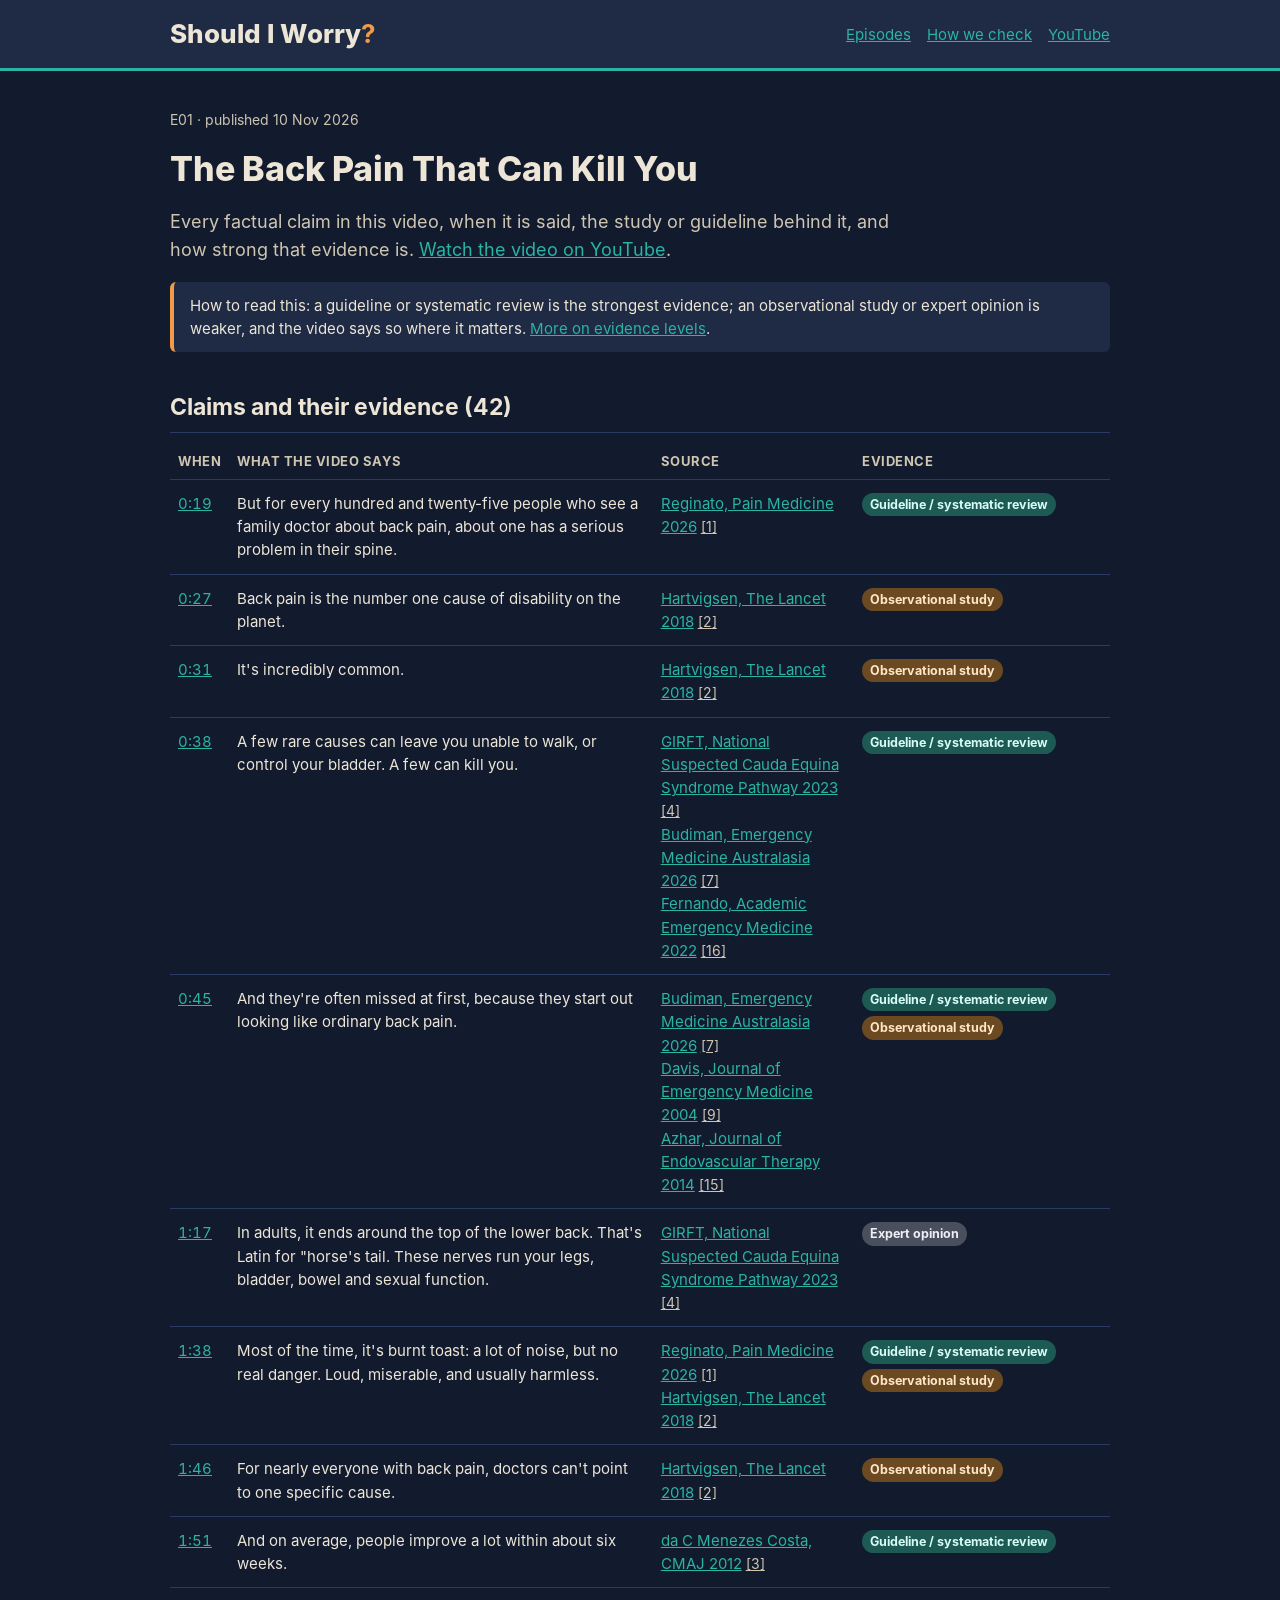
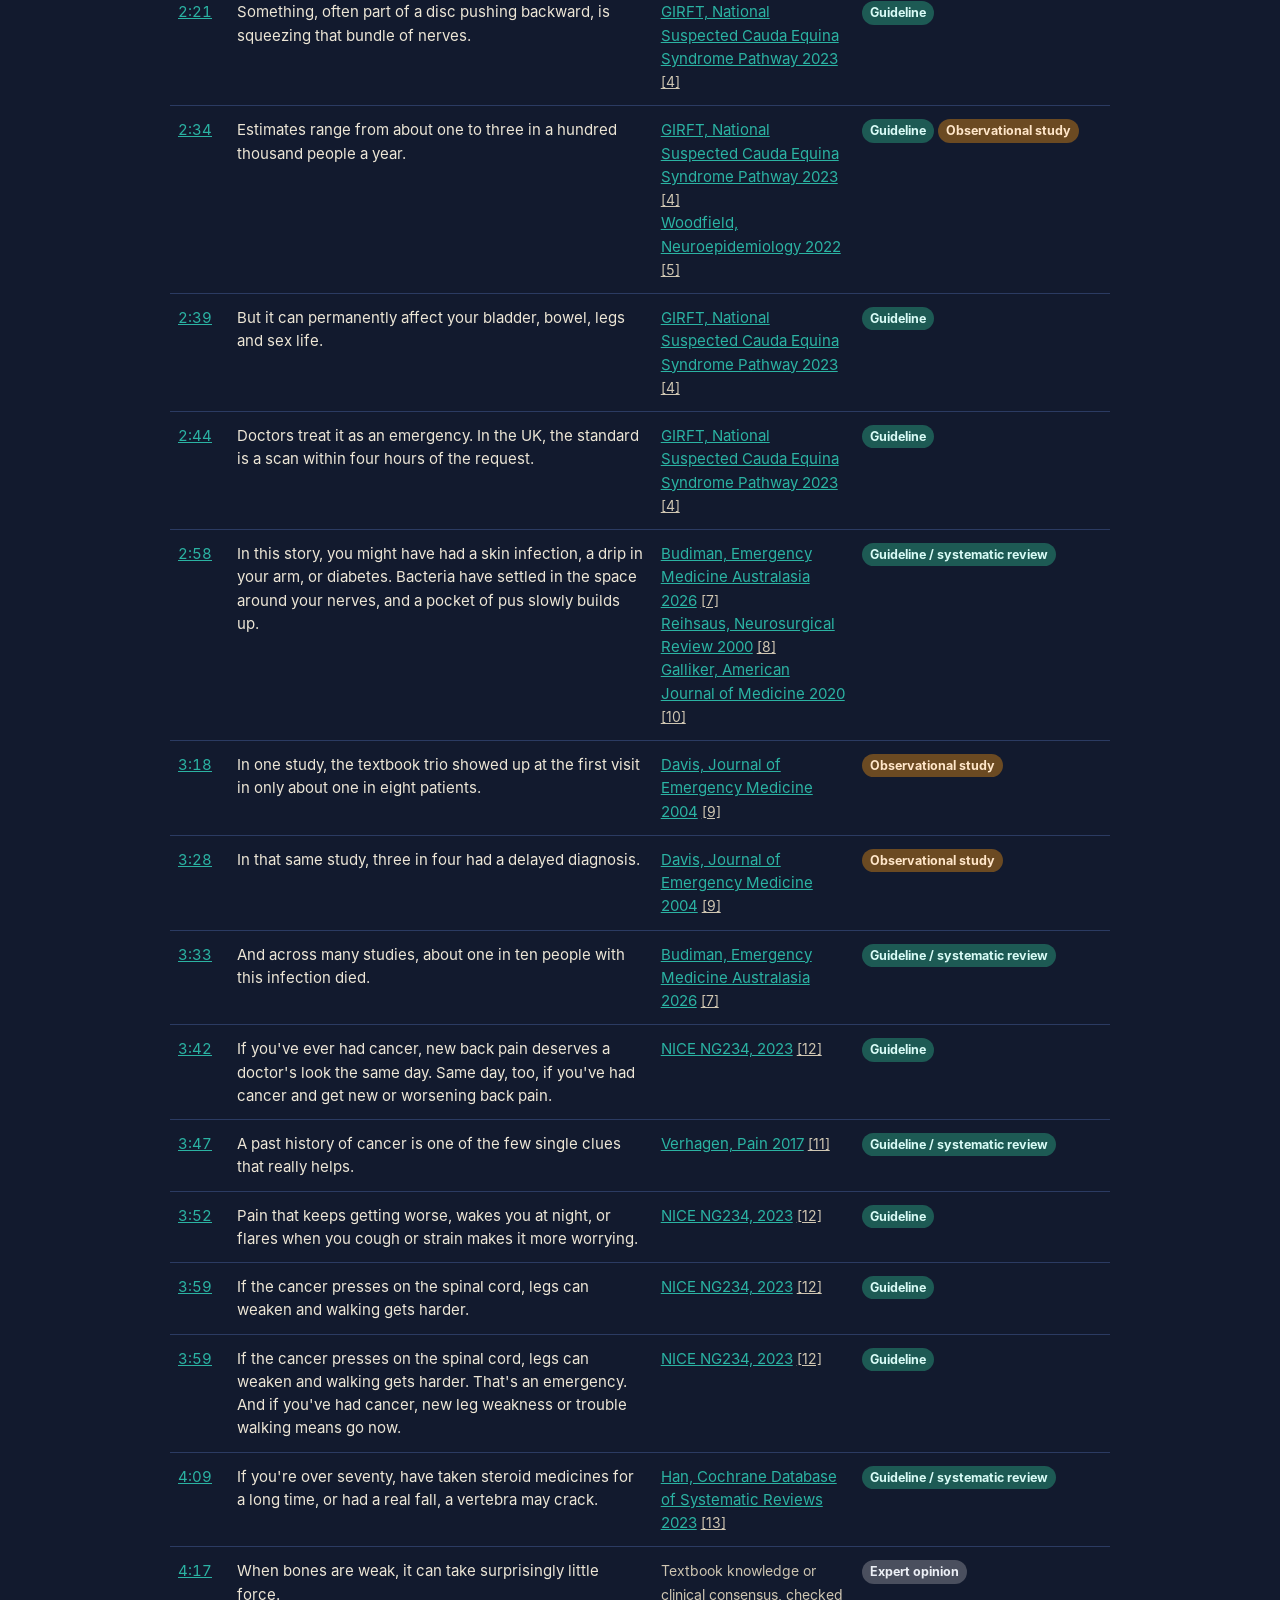
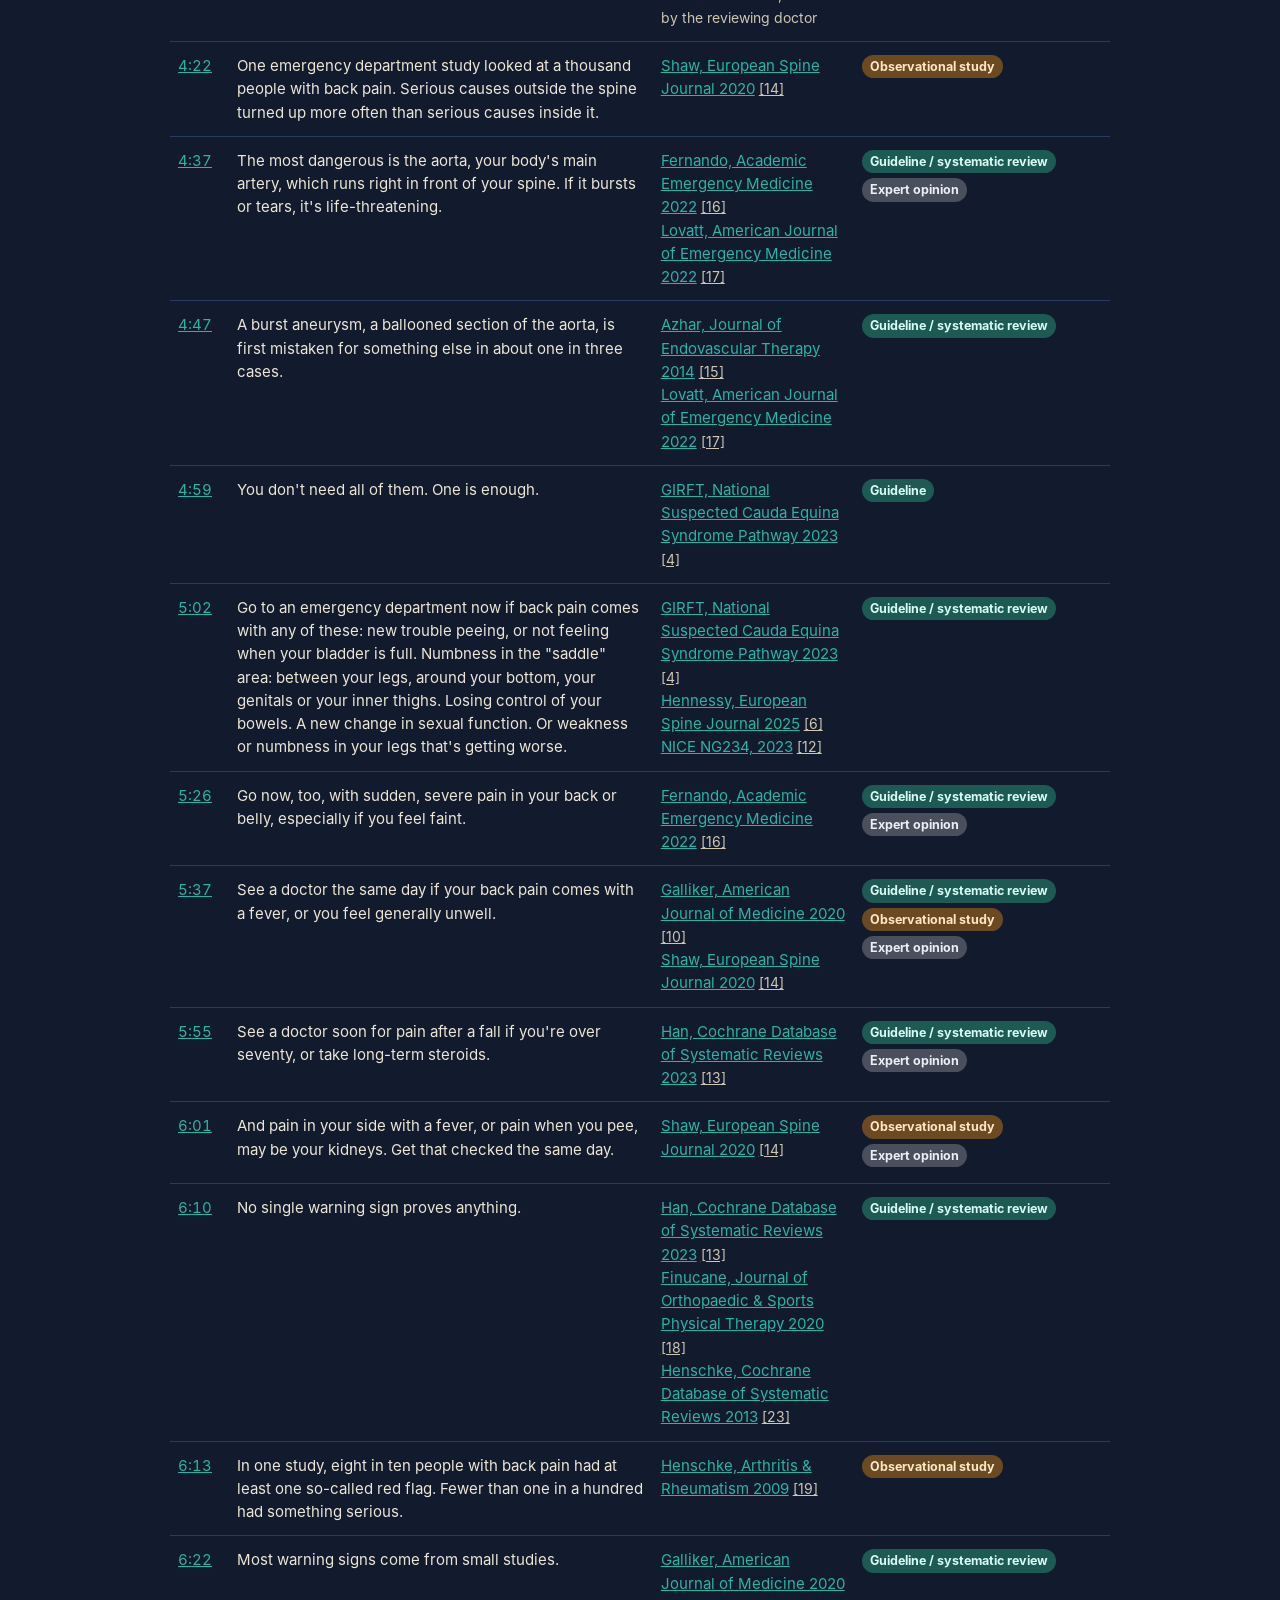
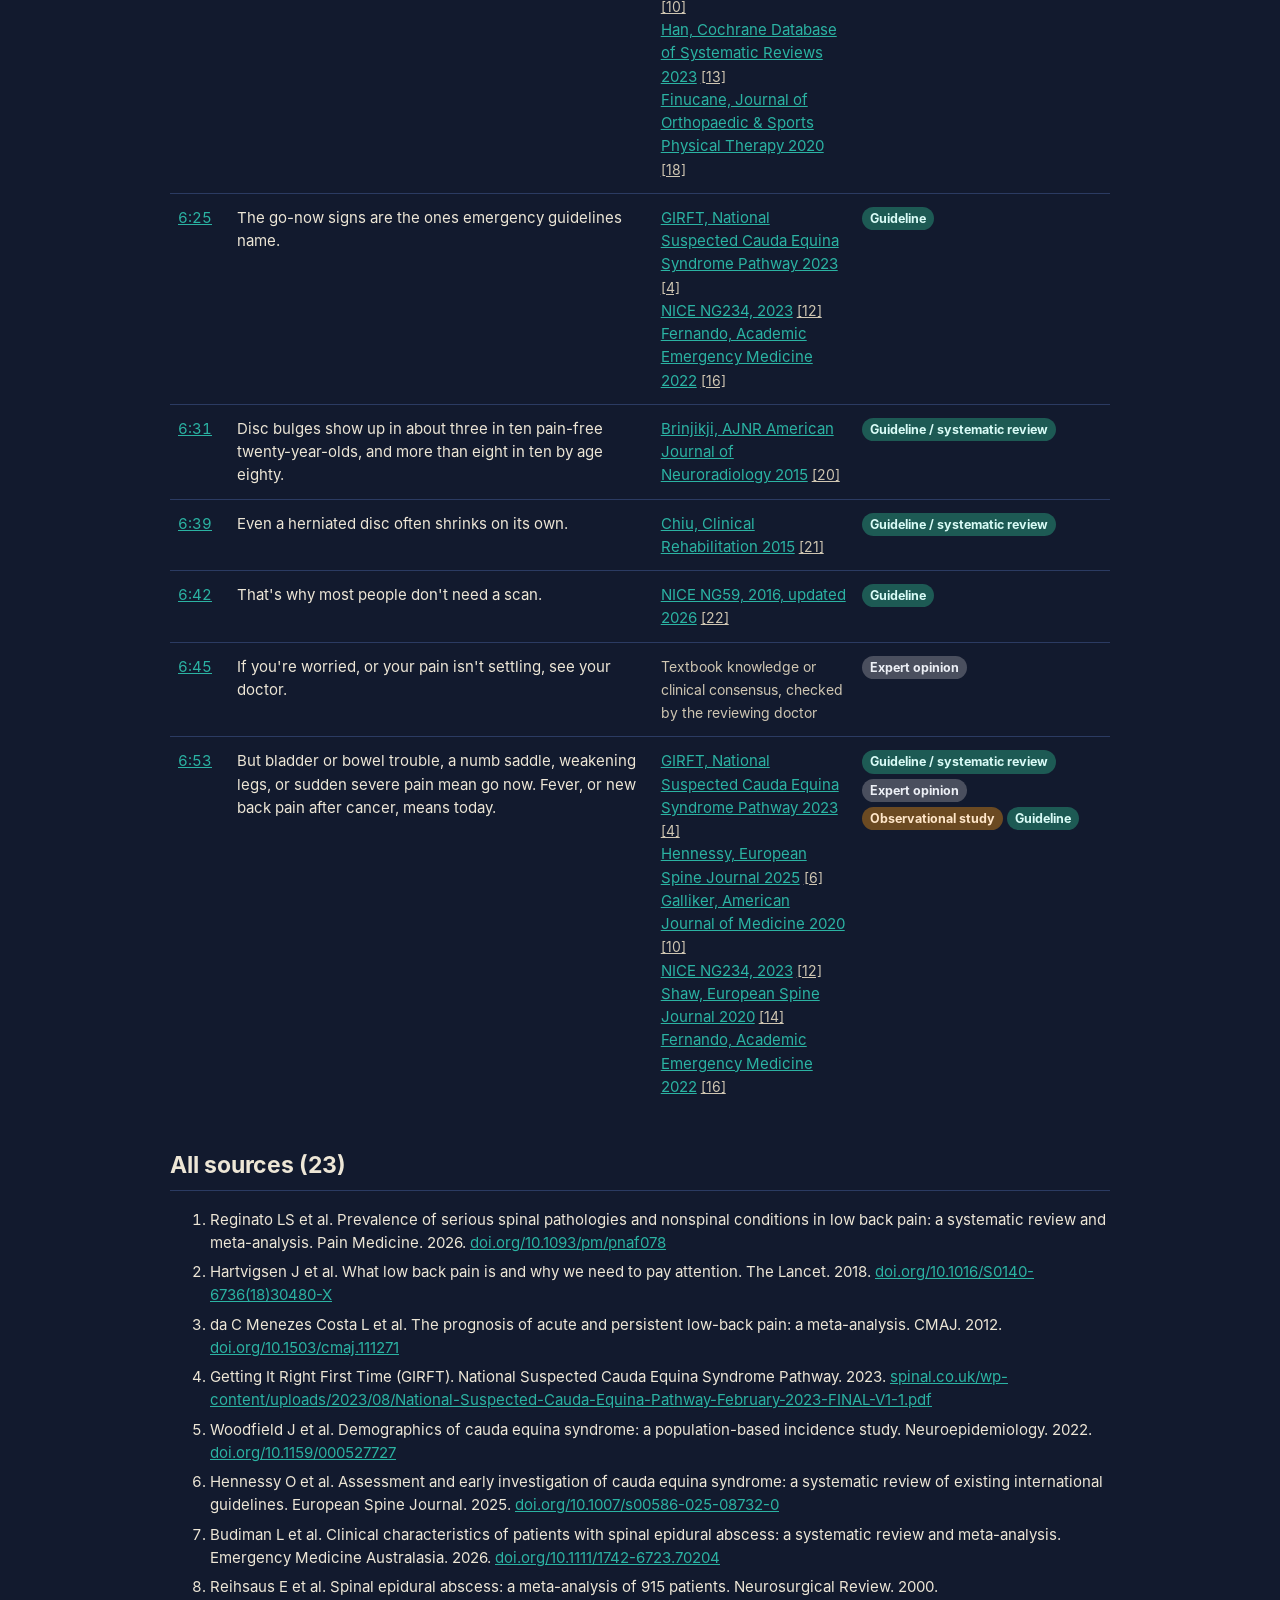
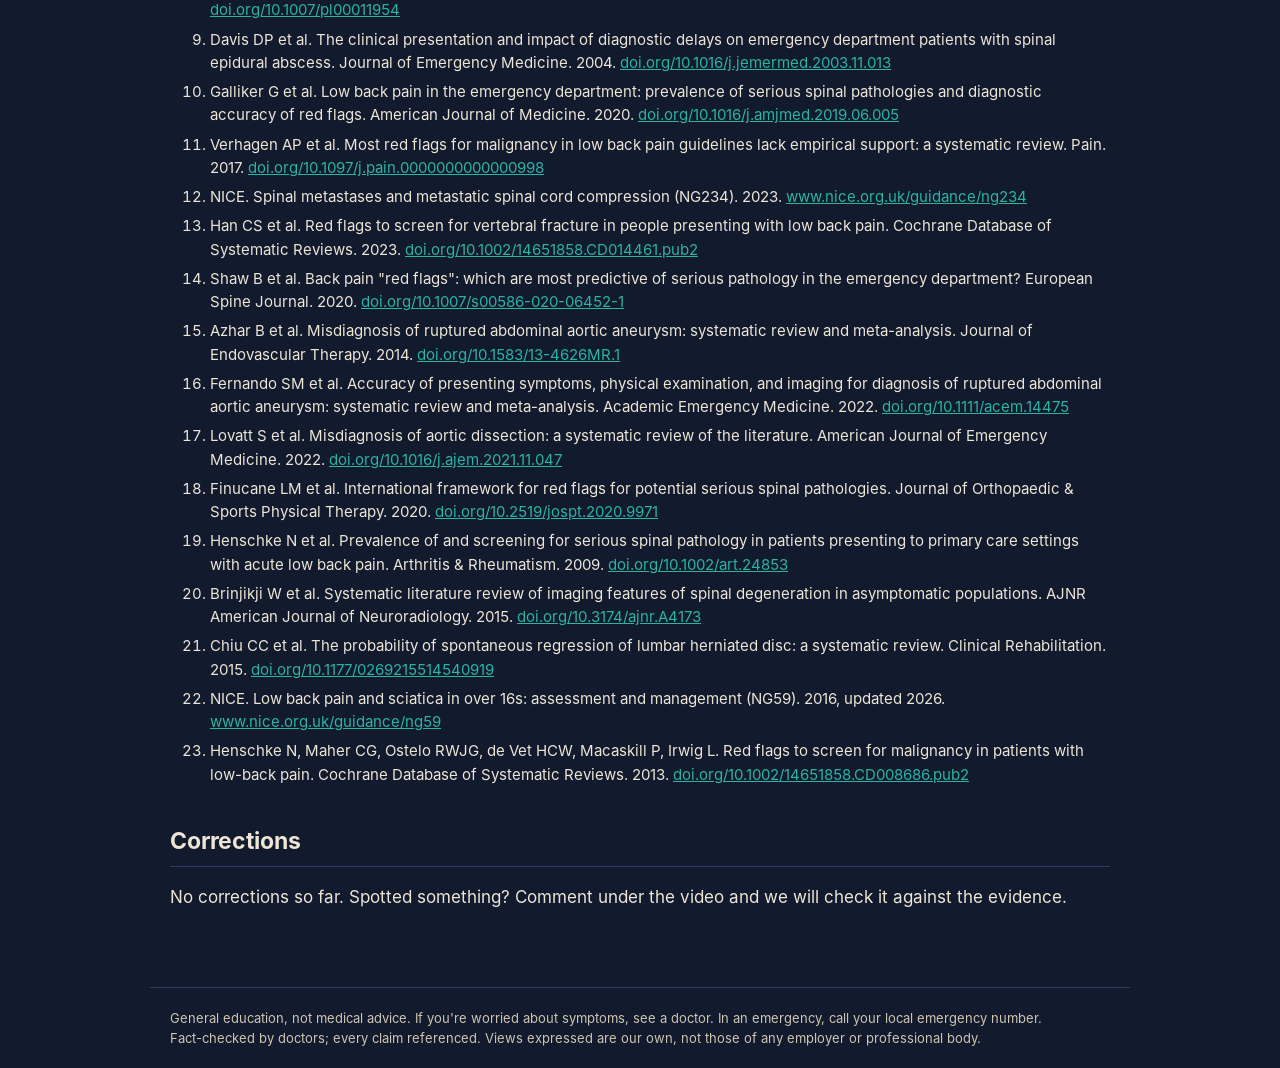
==== commit 69512945: "E02 page live (video published 12 Nov 2026); footer without the synthetic-voice line (Decision #103)" ====
--- a/e01/index.html
+++ b/e01/index.html
@@ -8,4 +8,4 @@
 <h2>All sources (23)</h2><ol class="refs"><li id="s1">Reginato LS et al. Prevalence of serious spinal pathologies and nonspinal conditions in low back pain: a systematic review and meta-analysis. Pain Medicine. 2026. <a href="https://doi.org/10.1093/pm/pnaf078">doi.org/10.1093/pm/pnaf078</a></li><li id="s2">Hartvigsen J et al. What low back pain is and why we need to pay attention. The Lancet. 2018. <a href="https://doi.org/10.1016/S0140-6736(18)30480-X">doi.org/10.1016/S0140-6736(18)30480-X</a></li><li id="s3">da C Menezes Costa L et al. The prognosis of acute and persistent low-back pain: a meta-analysis. CMAJ. 2012. <a href="https://doi.org/10.1503/cmaj.111271">doi.org/10.1503/cmaj.111271</a></li><li id="s4">Getting It Right First Time (GIRFT). National Suspected Cauda Equina Syndrome Pathway. 2023. <a href="https://spinal.co.uk/wp-content/uploads/2023/08/National-Suspected-Cauda-Equina-Pathway-February-2023-FINAL-V1-1.pdf">spinal.co.uk/wp-content/uploads/2023/08/National-Suspected-Cauda-Equina-Pathway-February-2023-FINAL-V1-1.pdf</a></li><li id="s5">Woodfield J et al. Demographics of cauda equina syndrome: a population-based incidence study. Neuroepidemiology. 2022. <a href="https://doi.org/10.1159/000527727">doi.org/10.1159/000527727</a></li><li id="s6">Hennessy O et al. Assessment and early investigation of cauda equina syndrome: a systematic review of existing international guidelines. European Spine Journal. 2025. <a href="https://doi.org/10.1007/s00586-025-08732-0">doi.org/10.1007/s00586-025-08732-0</a></li><li id="s7">Budiman L et al. Clinical characteristics of patients with spinal epidural abscess: a systematic review and meta-analysis. Emergency Medicine Australasia. 2026. <a href="https://doi.org/10.1111/1742-6723.70204">doi.org/10.1111/1742-6723.70204</a></li><li id="s8">Reihsaus E et al. Spinal epidural abscess: a meta-analysis of 915 patients. Neurosurgical Review. 2000. <a href="https://doi.org/10.1007/pl00011954">doi.org/10.1007/pl00011954</a></li><li id="s9">Davis DP et al. The clinical presentation and impact of diagnostic delays on emergency department patients with spinal epidural abscess. Journal of Emergency Medicine. 2004. <a href="https://doi.org/10.1016/j.jemermed.2003.11.013">doi.org/10.1016/j.jemermed.2003.11.013</a></li><li id="s10">Galliker G et al. Low back pain in the emergency department: prevalence of serious spinal pathologies and diagnostic accuracy of red flags. American Journal of Medicine. 2020. <a href="https://doi.org/10.1016/j.amjmed.2019.06.005">doi.org/10.1016/j.amjmed.2019.06.005</a></li><li id="s11">Verhagen AP et al. Most red flags for malignancy in low back pain guidelines lack empirical support: a systematic review. Pain. 2017. <a href="https://doi.org/10.1097/j.pain.0000000000000998">doi.org/10.1097/j.pain.0000000000000998</a></li><li id="s12">NICE. Spinal metastases and metastatic spinal cord compression (NG234). 2023. <a href="https://www.nice.org.uk/guidance/ng234">www.nice.org.uk/guidance/ng234</a></li><li id="s13">Han CS et al. Red flags to screen for vertebral fracture in people presenting with low back pain. Cochrane Database of Systematic Reviews. 2023. <a href="https://doi.org/10.1002/14651858.CD014461.pub2">doi.org/10.1002/14651858.CD014461.pub2</a></li><li id="s14">Shaw B et al. Back pain &quot;red flags&quot;: which are most predictive of serious pathology in the emergency department? European Spine Journal. 2020. <a href="https://doi.org/10.1007/s00586-020-06452-1">doi.org/10.1007/s00586-020-06452-1</a></li><li id="s15">Azhar B et al. Misdiagnosis of ruptured abdominal aortic aneurysm: systematic review and meta-analysis. Journal of Endovascular Therapy. 2014. <a href="https://doi.org/10.1583/13-4626MR.1">doi.org/10.1583/13-4626MR.1</a></li><li id="s16">Fernando SM et al. Accuracy of presenting symptoms, physical examination, and imaging for diagnosis of ruptured abdominal aortic aneurysm: systematic review and meta-analysis. Academic Emergency Medicine. 2022. <a href="https://doi.org/10.1111/acem.14475">doi.org/10.1111/acem.14475</a></li><li id="s17">Lovatt S et al. Misdiagnosis of aortic dissection: a systematic review of the literature. American Journal of Emergency Medicine. 2022. <a href="https://doi.org/10.1016/j.ajem.2021.11.047">doi.org/10.1016/j.ajem.2021.11.047</a></li><li id="s18">Finucane LM et al. International framework for red flags for potential serious spinal pathologies. Journal of Orthopaedic &amp; Sports Physical Therapy. 2020. <a href="https://doi.org/10.2519/jospt.2020.9971">doi.org/10.2519/jospt.2020.9971</a></li><li id="s19">Henschke N et al. Prevalence of and screening for serious spinal pathology in patients presenting to primary care settings with acute low back pain. Arthritis &amp; Rheumatism. 2009. <a href="https://doi.org/10.1002/art.24853">doi.org/10.1002/art.24853</a></li><li id="s20">Brinjikji W et al. Systematic literature review of imaging features of spinal degeneration in asymptomatic populations. AJNR American Journal of Neuroradiology. 2015. <a href="https://doi.org/10.3174/ajnr.A4173">doi.org/10.3174/ajnr.A4173</a></li><li id="s21">Chiu CC et al. The probability of spontaneous regression of lumbar herniated disc: a systematic review. Clinical Rehabilitation. 2015. <a href="https://doi.org/10.1177/0269215514540919">doi.org/10.1177/0269215514540919</a></li><li id="s22">NICE. Low back pain and sciatica in over 16s: assessment and management (NG59). 2016, updated 2026. <a href="https://www.nice.org.uk/guidance/ng59">www.nice.org.uk/guidance/ng59</a></li><li id="s23">Henschke N, Maher CG, Ostelo RWJG, de Vet HCW, Macaskill P, Irwig L. Red flags to screen for malignancy in patients with low-back pain. Cochrane Database of Systematic Reviews. 2013. <a href="https://doi.org/10.1002/14651858.CD008686.pub2">doi.org/10.1002/14651858.CD008686.pub2</a></li></ol>
 <h2 id="corrections">Corrections</h2><p>No corrections so far. Spotted something? Comment under the video and we will check it against the evidence.</p></main>
 <footer>General education, not medical advice. If you're worried about symptoms, see a doctor. In an emergency, call your local emergency number.<br>
-Fact-checked by doctors; every claim referenced. Narration: synthetic voice. Views expressed are our own, not those of any employer or professional body.</footer></body></html>+Fact-checked by doctors; every claim referenced. Views expressed are our own, not those of any employer or professional body.</footer></body></html>
